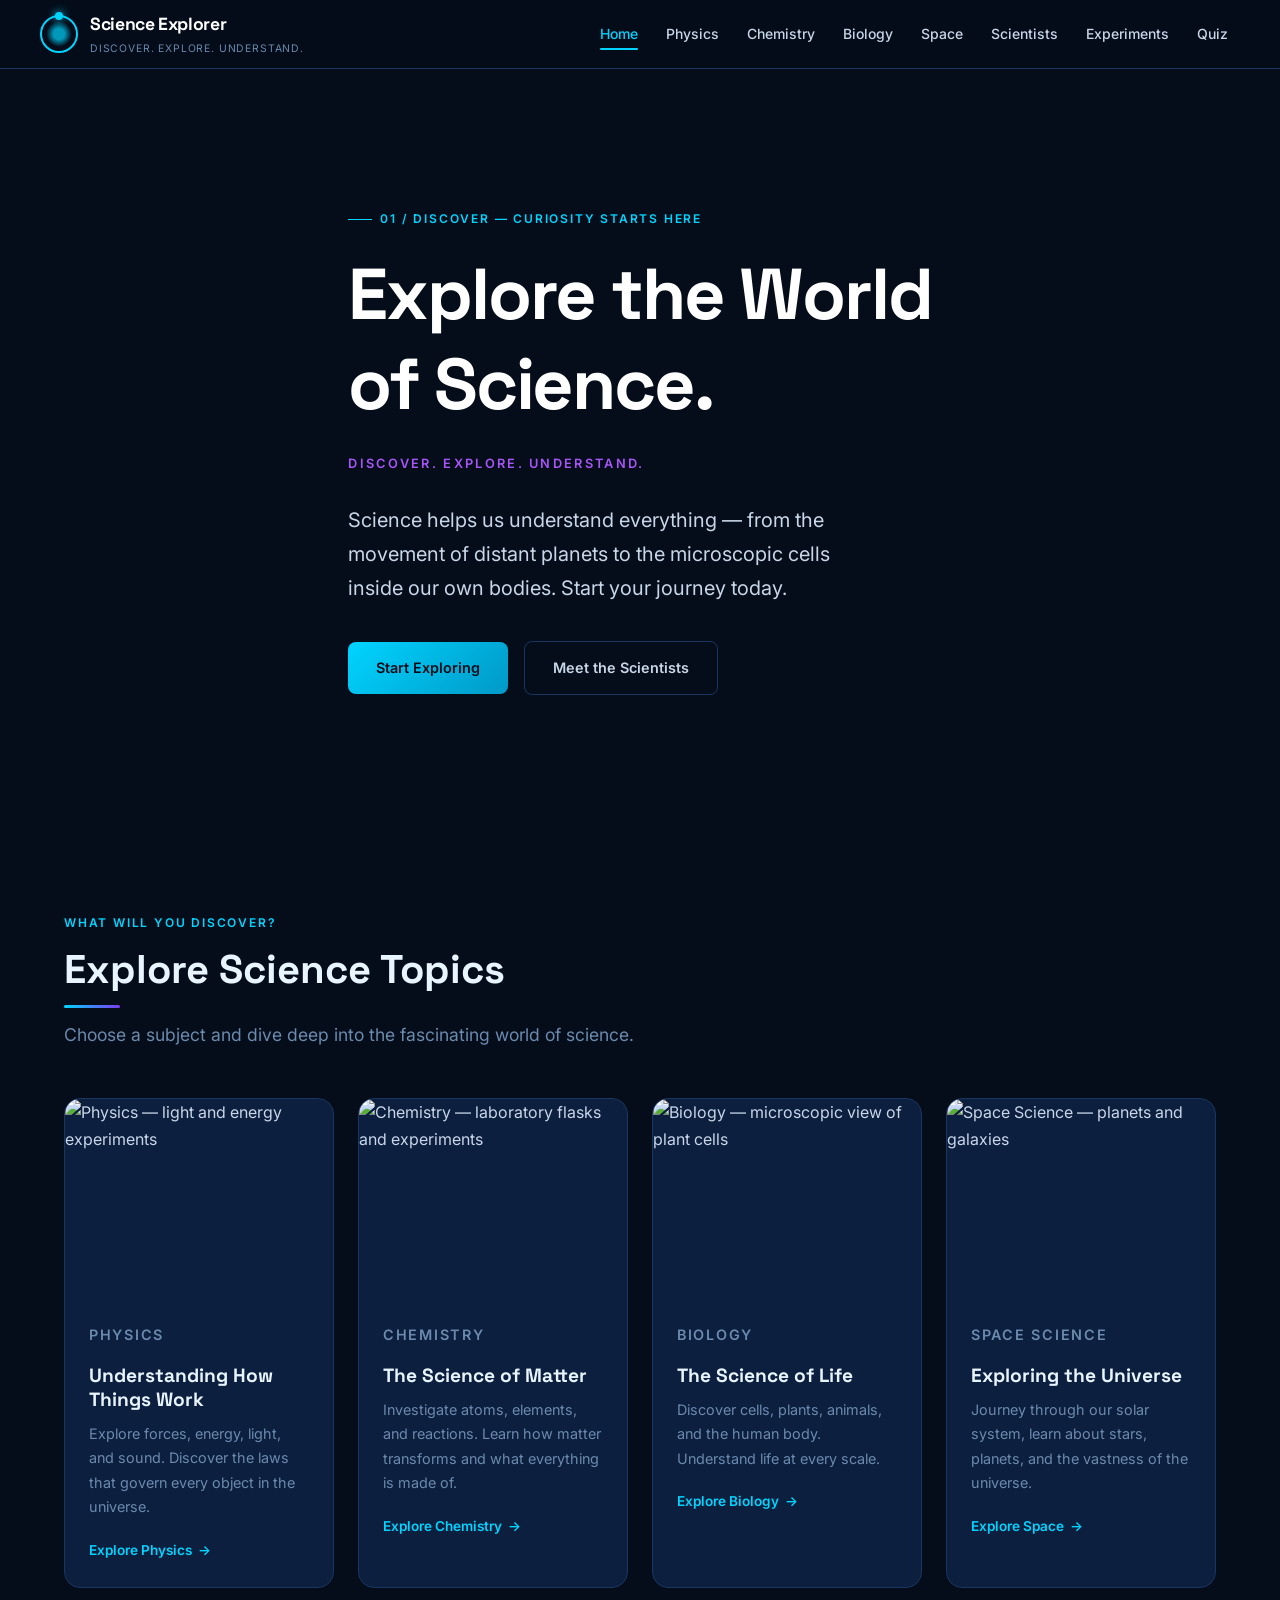
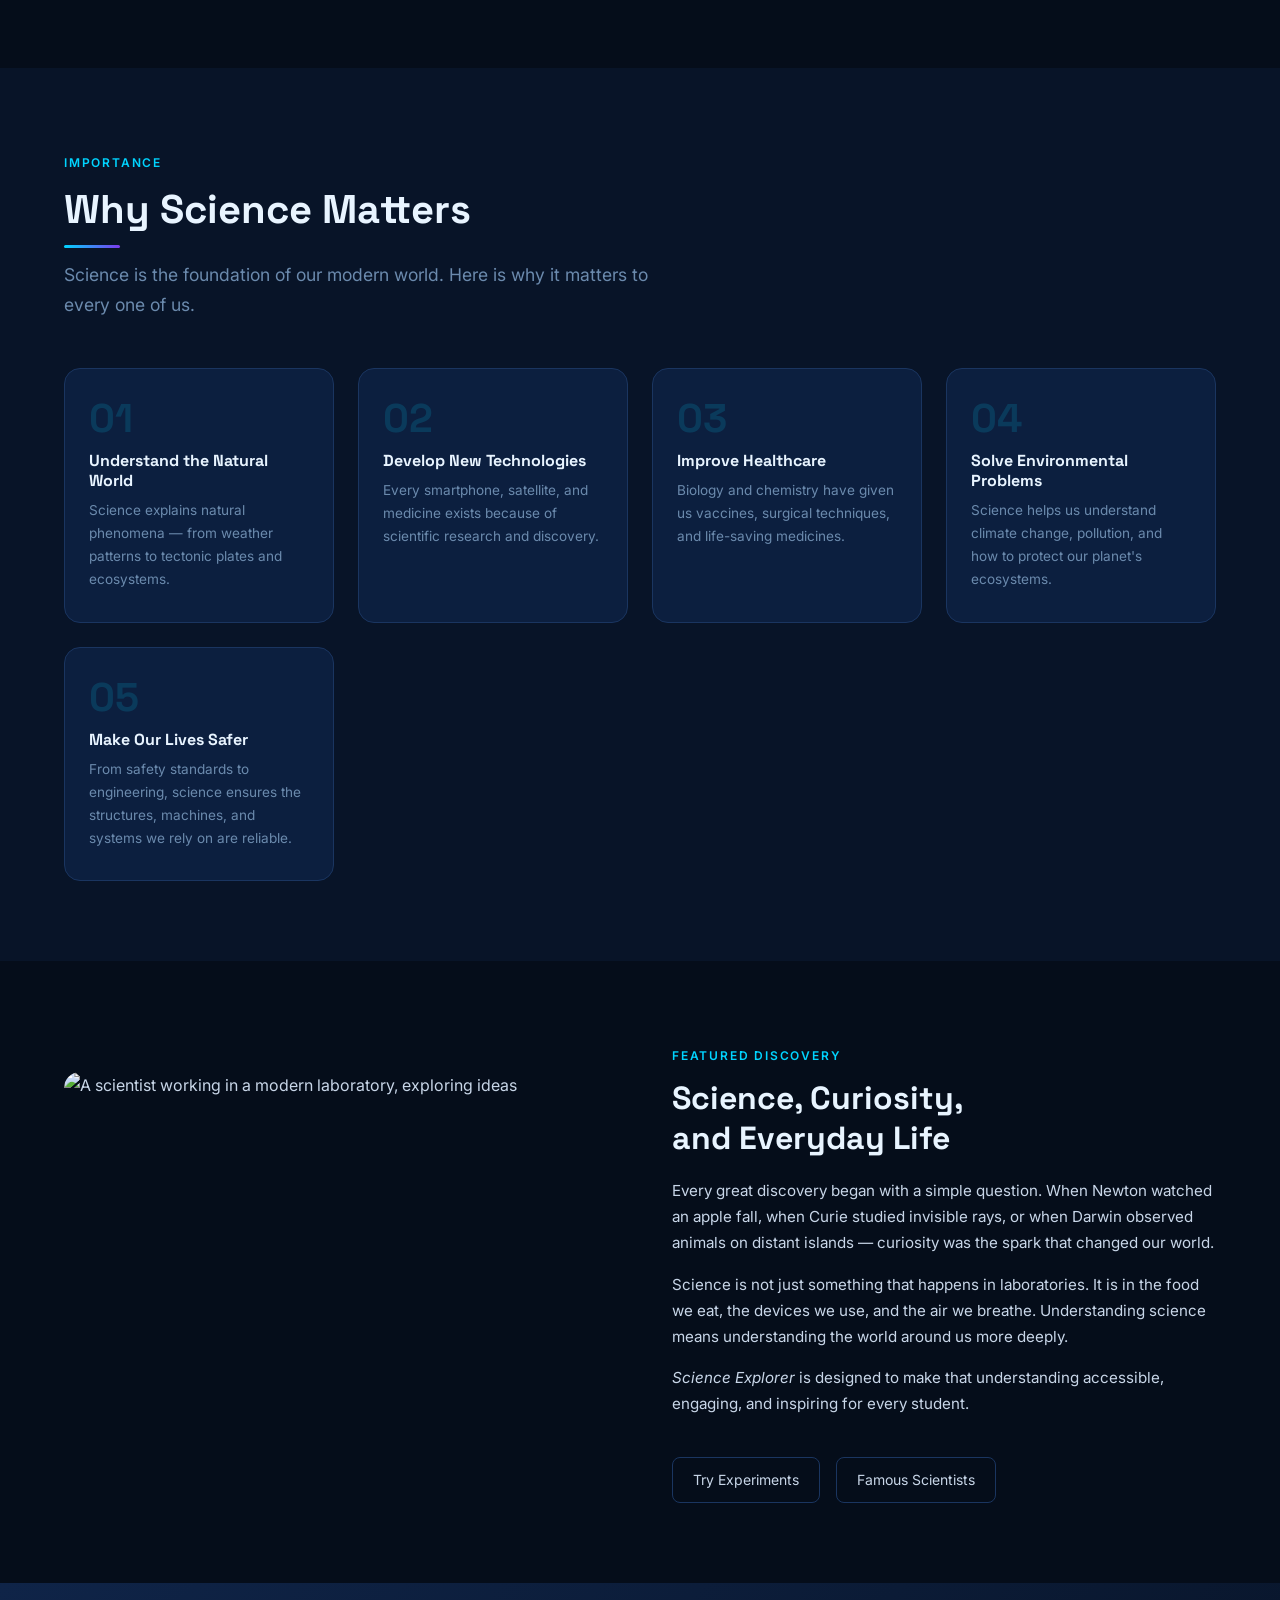
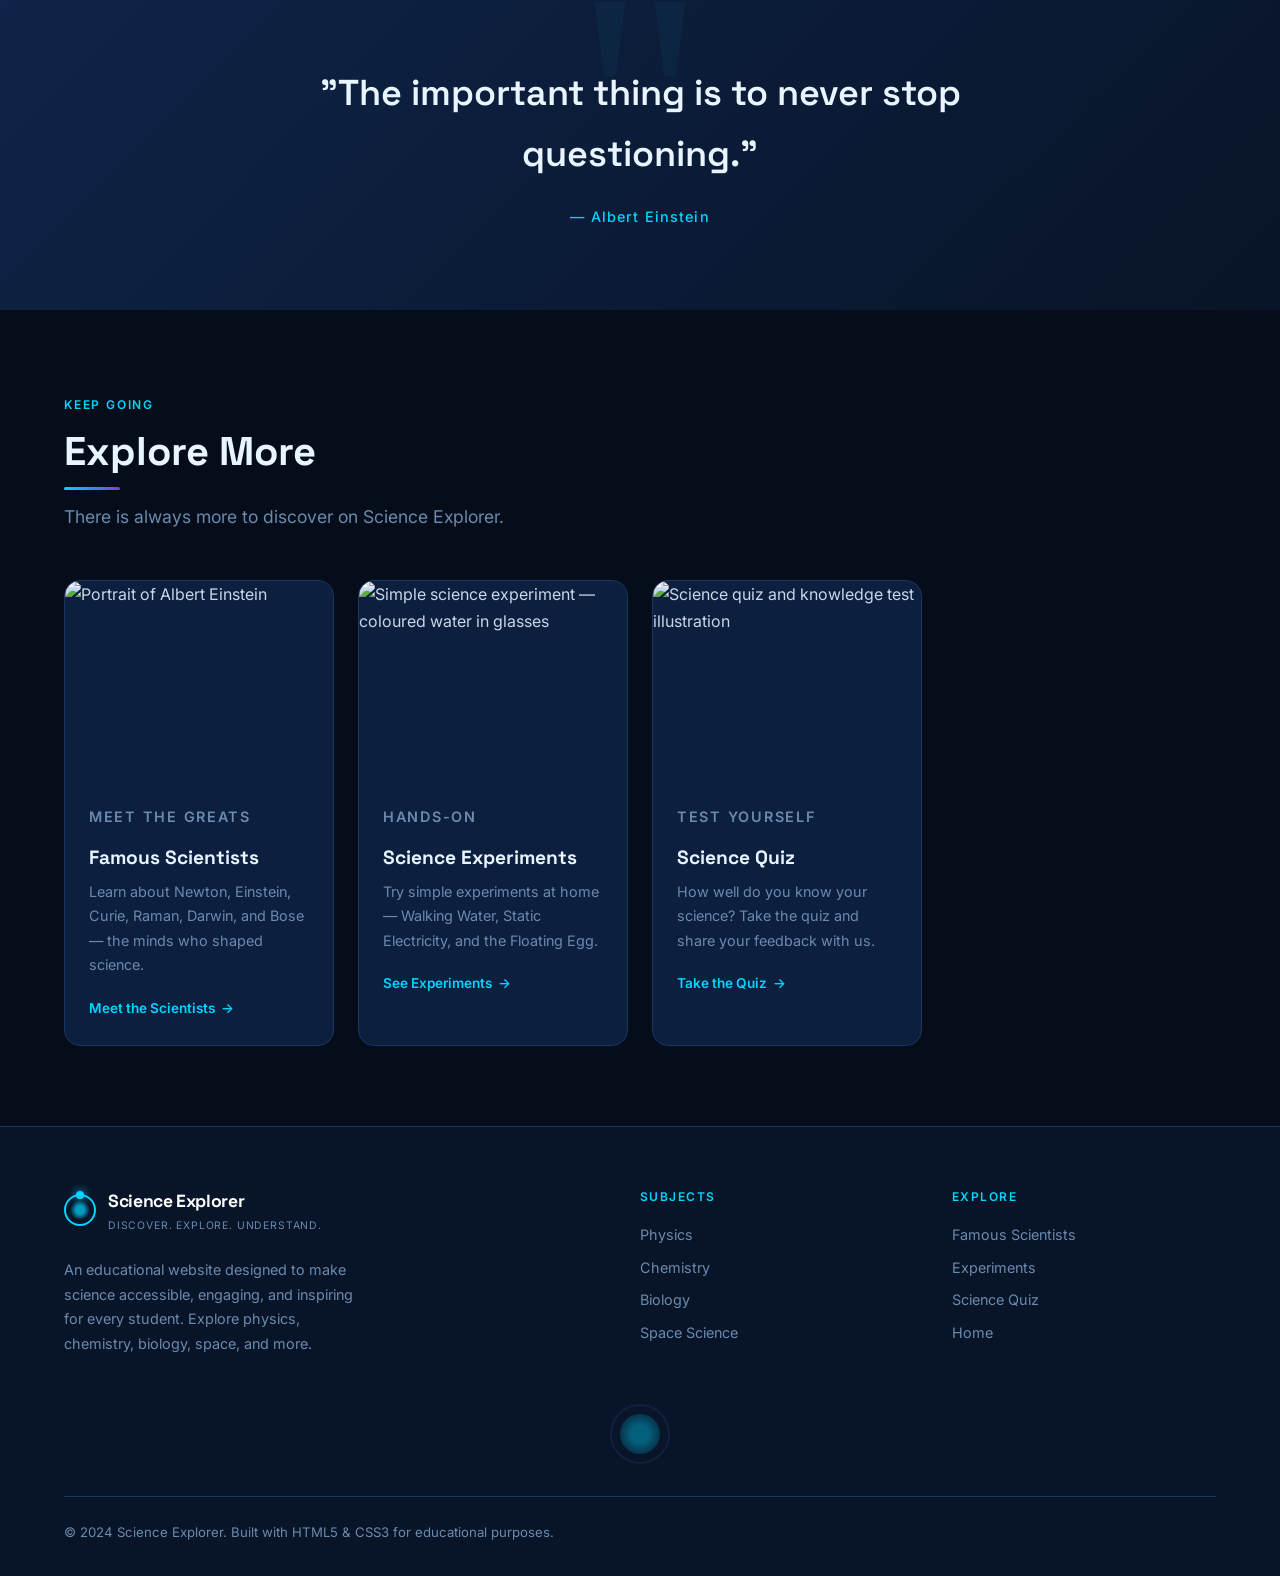
==== index.html @ d86d08ab "science explorer" ====
<!DOCTYPE html>
<html lang="en">

<head>
    <meta charset="UTF-8">
    <meta name="viewport" content="width=device-width, initial-scale=1.0">
    <meta name="description"
        content="Science Explorer — an educational website to discover Physics, Chemistry, Biology, and Space Science. Designed for students.">
    <title>Science Explorer — Discover. Explore. Understand.</title>
    <link rel="stylesheet" href="style.css">
</head>

<body>

    <!-- =============================
     NAVIGATION BAR
     ============================= -->
    <header class="navbar" role="banner">
        <!-- Hidden checkbox for CSS-only mobile menu -->
        <input type="checkbox" id="nav-toggle" aria-label="Toggle navigation menu">
        <div class="nav-inner">
            <!-- Logo + Brand -->
            <a href="index.html" class="nav-logo" aria-label="Science Explorer Home">
                <div class="nav-atom" aria-hidden="true"></div>
                <div class="nav-brand-text">
                    <span class="nav-name">Science Explorer</span>
                    <span class="nav-tagline">Discover. Explore. Understand.</span>
                </div>
            </a>
            <!-- Hamburger label for mobile -->
            <label for="nav-toggle" class="nav-menu-btn" aria-label="Open menu">
                <span></span><span></span><span></span>
            </label>
            <!-- Navigation Links -->
            <nav class="nav-links" aria-label="Main navigation">
                <a href="index.html" class="active">Home</a>
                <a href="physics.html">Physics</a>
                <a href="chemistry.html">Chemistry</a>
                <a href="biology.html">Biology</a>
                <a href="space.html">Space</a>
                <a href="scientists.html">Scientists</a>
                <a href="experiments.html">Experiments</a>
                <a href="quiz.html">Quiz</a>
            </nav>
        </div>
    </header>

    <main>

        <!-- =============================
     HERO SECTION
     ============================= -->
        <section class="hero" aria-label="Hero">
            <!-- Background image with dark overlay -->
            <div class="hero-bg"
                style="background-image: url('https://images.unsplash.com/photo-1446776877081-d282a0f896e2?w=1600&q=80'); background-color: #050d1a;">
            </div>
            <div class="hero-overlay"></div>

            <div class="container">
                <div class="hero-content">
                    <!-- Small decorative label above heading -->
                    <span class="hero-label">01 / Discover — Curiosity starts here</span>

                    <!-- Main heading -->
                    <h1>Explore the World<br>of Science.</h1>

                    <!-- Supporting tagline -->
                    <p class="hero-tagline">Discover. Explore. Understand.</p>

                    <!-- Supporting text -->
                    <p class="hero-sub">
                        Science helps us understand everything — from the movement of distant planets
                        to the microscopic cells inside our own bodies. Start your journey today.
                    </p>

                    <!-- Call-to-action buttons -->
                    <div class="btn-group">
                        <a href="physics.html" class="btn btn-primary">Start Exploring</a>
                        <a href="scientists.html" class="btn btn-outline">Meet the Scientists</a>
                    </div>

                    <!-- Decorative info badges
            <div class="hero-badges">
                <span class="hero-badge">Explore the unknown</span>
                <span class="hero-badge">8 pages of science</span>
                <span class="hero-badge">Built for students</span>
            </div> -->
                </div>
            </div>
        </section>

        <!-- =============================
     DISCOVERY CARDS SECTION
     ============================= -->
        <section class="section" aria-labelledby="discover-title">
            <div class="container">
                <span class="section-label">What will you discover?</span>
                <h2 class="section-title" id="discover-title">Explore Science Topics</h2>
                <p class="section-subtitle">Choose a subject and dive deep into the fascinating world of science.</p>

                <!-- Four subject cards -->
                <div class="science-grid">

                    <!-- Physics Card -->
                    <article class="card">
                        <div class="card-img-wrap">
                            <img src="https://wallpapercave.com/wp/wp2166331.jpg"
                                alt="Physics — light and energy experiments" loading="lazy">
                        </div>
                        <div class="card-body">
                            <p class="card-label">Physics</p>
                            <h3>Understanding How Things Work</h3>
                            <p>Explore forces, energy, light, and sound. Discover the laws that govern every object in
                                the universe.</p>
                            <a href="physics.html" class="card-link">Explore Physics</a>
                        </div>
                    </article>

                    <!-- Chemistry Card -->
                    <article class="card">
                        <div class="card-img-wrap">
                            <img src="https://t4.ftcdn.net/jpg/09/79/88/23/360_F_979882363_fXQ2iJBYj4i0uMjMWYhfs9hCpamcCum5.jpg"
                                alt="Chemistry — laboratory flasks and experiments" loading="lazy">
                        </div>
                        <div class="card-body">
                            <p class="card-label">Chemistry</p>
                            <h3>The Science of Matter</h3>
                            <p>Investigate atoms, elements, and reactions. Learn how matter transforms and what
                                everything is made of.</p>
                            <a href="chemistry.html" class="card-link">Explore Chemistry</a>
                        </div>
                    </article>

                    <!-- Biology Card -->
                    <article class="card">
                        <div class="card-img-wrap">
                            <img src="https://fiverr-res.cloudinary.com/images/t_main1,q_auto,f_auto,q_auto,f_auto/gigs/261920508/original/a066e9863f18c584a21ef6058b5ee8d075389904/do-something-exceptional-as-tutor.jpg"
                                alt="Biology — microscopic view of plant cells" loading="lazy">
                        </div>
                        <div class="card-body">
                            <p class="card-label">Biology</p>
                            <h3>The Science of Life</h3>
                            <p>Discover cells, plants, animals, and the human body. Understand life at every scale.</p>
                            <a href="biology.html" class="card-link">Explore Biology</a>
                        </div>
                    </article>

                    <!-- Space Science Card -->
                    <article class="card">
                        <div class="card-img-wrap">
                            <img src="https://assets.science.nasa.gov/dynamicimage/assets/science/missions/hubble/galaxies/spiral/Hubble_NGC1961_potw2517a.jpg?w=4025&h=3799&fit=clip&crop=faces%2Cfocalpoint"
                                alt="Space Science — planets and galaxies" loading="lazy">
                        </div>
                        <div class="card-body">
                            <p class="card-label">Space Science</p>
                            <h3>Exploring the Universe</h3>
                            <p>Journey through our solar system, learn about stars, planets, and the vastness of the
                                universe.</p>
                            <a href="space.html" class="card-link">Explore Space</a>
                        </div>
                    </article>

                </div>
            </div>
        </section>

        <!-- =============================
     WHY SCIENCE MATTERS
     ============================= -->
        <section class="section-alt" aria-labelledby="why-title">
            <div class="container">
                <span class="section-label">Importance</span>
                <h2 class="section-title" id="why-title">Why Science Matters</h2>
                <p class="section-subtitle">Science is the foundation of our modern world. Here is why it matters to
                    every one of us.</p>

                <div class="why-grid">
                    <div class="why-item">
                        <div class="why-number">01</div>
                        <h4>Understand the Natural World</h4>
                        <p>Science explains natural phenomena — from weather patterns to tectonic plates and ecosystems.
                        </p>
                    </div>
                    <div class="why-item">
                        <div class="why-number">02</div>
                        <h4>Develop New Technologies</h4>
                        <p>Every smartphone, satellite, and medicine exists because of scientific research and
                            discovery.</p>
                    </div>
                    <div class="why-item">
                        <div class="why-number">03</div>
                        <h4>Improve Healthcare</h4>
                        <p>Biology and chemistry have given us vaccines, surgical techniques, and life-saving medicines.
                        </p>
                    </div>
                    <div class="why-item">
                        <div class="why-number">04</div>
                        <h4>Solve Environmental Problems</h4>
                        <p>Science helps us understand climate change, pollution, and how to protect our planet's
                            ecosystems.</p>
                    </div>
                    <div class="why-item">
                        <div class="why-number">05</div>
                        <h4>Make Our Lives Safer</h4>
                        <p>From safety standards to engineering, science ensures the structures, machines, and systems
                            we rely on are reliable.</p>
                    </div>
                </div>
            </div>
        </section>

        <!-- =============================
     FEATURED DISCOVERY (Split Layout)
     ============================= -->
        <section class="section" aria-labelledby="featured-title">
            <div class="container">
                <div class="split-layout">
                    <!-- Left: Image -->
                    <div class="split-img">
                        <img src="https://images.unsplash.com/photo-1507413245164-6160d8298b31?w=800&q=80"
                            alt="A scientist working in a modern laboratory, exploring ideas" loading="lazy">
                    </div>
                    <!-- Right: Text -->
                    <div class="split-text">
                        <span class="section-label">Featured Discovery</span>
                        <h2 id="featured-title">Science, Curiosity,<br>and Everyday Life</h2>
                        <p>
                            Every great discovery began with a simple question. When Newton watched an apple fall, when
                            Curie studied invisible rays, or when Darwin observed animals on distant islands — curiosity
                            was
                            the spark that changed our world.
                        </p>
                        <p>
                            Science is not just something that happens in laboratories. It is in the food we eat, the
                            devices
                            we use, and the air we breathe. Understanding science means understanding the world around
                            us
                            more deeply.
                        </p>
                        <p>
                            <em>Science Explorer</em> is designed to make that understanding accessible, engaging, and
                            inspiring
                            for every student.
                        </p>
                        <div class="related-links">
                            <a href="experiments.html" class="related-link">Try Experiments</a>
                            <a href="scientists.html" class="related-link">Famous Scientists</a>
                        </div>
                    </div>
                </div>
            </div>
        </section>

        <!-- =============================
     SCIENCE QUOTE
     ============================= -->
        <section class="quote-section" aria-label="Science quote">
            <div class="container">
                <blockquote>
                    <p class="quote-text">"The important thing is to never stop questioning."</p>
                    <footer class="quote-author">— Albert Einstein</footer>
                </blockquote>
            </div>
        </section>

        <!-- =============================
     EXPLORE MORE LINKS
     ============================= -->
        <section class="section" aria-labelledby="explore-more-title">
            <div class="container">
                <span class="section-label">Keep Going</span>
                <h2 class="section-title" id="explore-more-title">Explore More</h2>
                <p class="section-subtitle">There is always more to discover on Science Explorer.</p>

                <!-- Three highlighted action cards -->
                <div class="science-grid">
                    <article class="card">
                        <div class="card-img-wrap">
                            <img src="https://images.unsplash.com/photo-1564325724739-bae0bd08762c?w=600&q=80"
                                alt="Portrait of Albert Einstein" loading="lazy">
                        </div>
                        <div class="card-body">
                            <p class="card-label">Meet the Greats</p>
                            <h3>Famous Scientists</h3>
                            <p>Learn about Newton, Einstein, Curie, Raman, Darwin, and Bose — the minds who shaped
                                science.</p>
                            <a href="scientists.html" class="card-link">Meet the Scientists</a>
                        </div>
                    </article>

                    <article class="card">
                        <div class="card-img-wrap">
                            <img src="https://images.unsplash.com/photo-1567427017947-545c5f8d16ad?w=600&q=80"
                                alt="Simple science experiment — coloured water in glasses" loading="lazy">
                        </div>
                        <div class="card-body">
                            <p class="card-label">Hands-On</p>
                            <h3>Science Experiments</h3>
                            <p>Try simple experiments at home — Walking Water, Static Electricity, and the Floating Egg.
                            </p>
                            <a href="experiments.html" class="card-link">See Experiments</a>
                        </div>
                    </article>

                    <article class="card">
                        <div class="card-img-wrap">
                            <img src="https://images.unsplash.com/photo-1606326608606-aa0b62935f2b?w=600&q=80"
                                alt="Science quiz and knowledge test illustration" loading="lazy">
                        </div>
                        <div class="card-body">
                            <p class="card-label">Test Yourself</p>
                            <h3>Science Quiz</h3>
                            <p>How well do you know your science? Take the quiz and share your feedback with us.</p>
                            <a href="quiz.html" class="card-link">Take the Quiz</a>
                        </div>
                    </article>
                </div>
            </div>
        </section>

    </main>

    <!-- =============================
     FOOTER
     ============================= -->
    <footer class="footer" role="contentinfo">
        <div class="container">
            <div class="footer-grid">
                <!-- Brand Column -->
                <div class="footer-brand">
                    <a href="index.html" class="nav-logo" style="margin-bottom:12px; display:inline-flex;">
                        <div class="nav-atom" style="width:32px;height:32px;" aria-hidden="true"></div>
                        <div class="nav-brand-text">
                            <span class="nav-name">Science Explorer</span>
                            <span class="nav-tagline">Discover. Explore. Understand.</span>
                        </div>
                    </a>
                    <p>An educational website designed to make science accessible, engaging, and inspiring for every
                        student. Explore physics, chemistry, biology, space, and more.</p>
                </div>

                <!-- Quick Links -->
                <div>
                    <p class="footer-heading">Subjects</p>
                    <nav class="footer-links" aria-label="Subject links">
                        <a href="physics.html">Physics</a>
                        <a href="chemistry.html">Chemistry</a>
                        <a href="biology.html">Biology</a>
                        <a href="space.html">Space Science</a>
                    </nav>
                </div>

                <!-- More Links -->
                <div>
                    <p class="footer-heading">Explore</p>
                    <nav class="footer-links" aria-label="Explore links">
                        <a href="scientists.html">Famous Scientists</a>
                        <a href="experiments.html">Experiments</a>
                        <a href="quiz.html">Science Quiz</a>
                        <a href="index.html">Home</a>
                    </nav>
                </div>
            </div>

            <!-- Decorative atom -->
            <div class="footer-deco" aria-hidden="true">
                <div class="footer-atom"></div>
            </div>

            <!-- Copyright bar -->
            <div class="footer-bottom">
                <p>&copy; 2024 Science Explorer. Built with HTML5 &amp; CSS3 for educational purposes.</p>
                <!-- <p style="color: var(--color-text-muted);">Designed for college project demonstration.</p> -->
            </div>
        </div>
    </footer>

</body>

</html>
---- style.css ----
/* ============================================
   SCIENCE EXPLORER — style.css
   Shared stylesheet for all eight pages
   ============================================ */

/* --- Google Fonts Import --- */
@import url('https://fonts.googleapis.com/css2?family=Inter:wght@300;400;500;600;700;800;900&family=Space+Grotesk:wght@400;500;600;700&display=swap');

/* ============================================
   1. CSS CUSTOM PROPERTIES (Design Tokens)
   These variables store our colour palette so
   we only need to change them in one place.
   ============================================ */
:root {
    --color-bg: #050d1a;
    /* Deep midnight navy */
    --color-bg-2: #081428;
    /* Slightly lighter navy */
    --color-bg-3: #0c1f3f;
    /* Card surfaces */
    --color-bg-4: #0f2448;
    /* Hover surfaces */
    --color-border: #1a3560;
    /* Subtle borders */
    --color-cyan: #00d4ff;
    /* Electric cyan accent */
    --color-turquoise: #00b8a9;
    /* Turquoise accent */
    --color-violet: #7c3aed;
    /* Violet accent */
    --color-violet-lt: #a855f7;
    /* Light violet */
    --color-orange: #f97316;
    /* Warm orange accent */
    --color-white: #ffffff;
    --color-text: #c8d6e8;
    /* Body text */
    --color-text-muted: #6b8aad;
    /* Muted text */
    --color-heading: #e8f4ff;
    /* Heading text */
    --shadow-card: 0 8px 32px rgba(0, 0, 0, 0.5);
    --shadow-glow-cyan: 0 0 20px rgba(0, 212, 255, 0.25);
    --shadow-glow-violet: 0 0 20px rgba(124, 58, 237, 0.3);
    --radius-card: 16px;
    --radius-sm: 8px;
    --transition: 0.3s ease;
    --font-main: 'Inter', system-ui, sans-serif;
    --font-heading: 'Space Grotesk', system-ui, sans-serif;
}

/* ============================================
   2. RESET & BASE STYLES
   ============================================ */
*,
*::before,
*::after {
    box-sizing: border-box;
    margin: 0;
    padding: 0;
}

html {
    scroll-behavior: smooth;
}

body {
    font-family: var(--font-main);
    background-color: var(--color-bg);
    color: var(--color-text);
    font-size: 1rem;
    line-height: 1.7;
    overflow-x: hidden;
}

h1,
h2,
h3,
h4,
h5 {
    font-family: var(--font-heading);
    color: var(--color-heading);
    line-height: 1.25;
}

a {
    color: var(--color-cyan);
    text-decoration: none;
    transition: color var(--transition);
}

a:hover {
    color: var(--color-white);
}

img {
    max-width: 100%;
    display: block;
}

ul {
    list-style: none;
}

/* ============================================
   3. UTILITY CLASSES
   ============================================ */

/* Container centers content and limits width */
.container {
    max-width: 1200px;
    margin: 0 auto;
    padding: 0 24px;
}

/* Section padding */
.section {
    padding: 80px 0;
}

.section-alt {
    background-color: var(--color-bg-2);
    padding: 80px 0;
}

/* Section title with cyan underline accent */
.section-title {
    font-size: clamp(1.75rem, 4vw, 2.5rem);
    font-weight: 700;
    color: var(--color-heading);
    margin-bottom: 12px;
}

.section-subtitle {
    color: var(--color-text-muted);
    font-size: 1.1rem;
    margin-bottom: 48px;
    max-width: 600px;
}

.section-label {
    display: inline-block;
    font-size: 0.75rem;
    font-weight: 600;
    letter-spacing: 0.15em;
    text-transform: uppercase;
    color: var(--color-cyan);
    margin-bottom: 12px;
}

/* Accent underline after section titles */
.section-title::after {
    content: '';
    display: block;
    width: 56px;
    height: 3px;
    background: linear-gradient(90deg, var(--color-cyan), var(--color-violet));
    border-radius: 2px;
    margin-top: 10px;
}

/* Cyan gradient text */
.text-gradient {
    background: linear-gradient(135deg, var(--color-cyan), var(--color-violet-lt));
    -webkit-background-clip: text;
    -webkit-text-fill-color: transparent;
    background-clip: text;
}

/* ============================================
   4. NAVIGATION BAR
   ============================================ */
.navbar {
    position: fixed;
    top: 0;
    left: 0;
    right: 0;
    z-index: 1000;
    background: rgba(5, 13, 26, 0.92);
    backdrop-filter: blur(16px);
    border-bottom: 1px solid var(--color-border);
    padding: 0 24px;
}

.nav-inner {
    max-width: 1200px;
    margin: 0 auto;
    display: flex;
    align-items: center;
    justify-content: space-between;
    height: 68px;
}

/* Logo area */
.nav-logo {
    display: flex;
    align-items: center;
    gap: 12px;
    text-decoration: none;
}

/* CSS atom-inspired orbital mark */
.nav-atom {
    width: 38px;
    height: 38px;
    border: 2px solid var(--color-cyan);
    border-radius: 50%;
    position: relative;
    flex-shrink: 0;
    animation: spin-slow 8s linear infinite;
}

.nav-atom::before {
    content: '';
    position: absolute;
    inset: 4px;
    background: radial-gradient(circle, var(--color-cyan) 30%, transparent 70%);
    border-radius: 50%;
    opacity: 0.7;
}

.nav-atom::after {
    content: '';
    position: absolute;
    top: -5px;
    left: 50%;
    transform: translateX(-50%);
    width: 8px;
    height: 8px;
    background: var(--color-cyan);
    border-radius: 50%;
    box-shadow: 0 0 8px var(--color-cyan);
}

@keyframes spin-slow {
    from {
        transform: rotate(0deg);
    }

    to {
        transform: rotate(360deg);
    }
}

.nav-brand-text {
    display: flex;
    flex-direction: column;
}

.nav-name {
    font-family: var(--font-heading);
    font-size: 1.1rem;
    font-weight: 700;
    color: var(--color-white);
    letter-spacing: -0.02em;
}

.nav-tagline {
    font-size: 0.65rem;
    color: var(--color-text-muted);
    letter-spacing: 0.08em;
    text-transform: uppercase;
}

/* Navigation links */
.nav-links {
    display: flex;
    align-items: center;
    gap: 4px;
}

.nav-links a {
    color: var(--color-text);
    font-size: 0.875rem;
    font-weight: 500;
    padding: 6px 12px;
    border-radius: var(--radius-sm);
    transition: all var(--transition);
    position: relative;
}

.nav-links a::after {
    content: '';
    position: absolute;
    bottom: 2px;
    left: 12px;
    right: 12px;
    height: 2px;
    background: var(--color-cyan);
    transform: scaleX(0);
    transition: transform var(--transition);
    border-radius: 1px;
}

.nav-links a:hover::after,
.nav-links a.active::after {
    transform: scaleX(1);
}

.nav-links a:hover {
    color: var(--color-white);
    background: rgba(0, 212, 255, 0.08);
}

.nav-links a.active {
    color: var(--color-cyan);
}

/* --- CSS-only Mobile Menu --- */
/* Hide checkbox visually but keep it accessible */
#nav-toggle {
    display: none;
}

.nav-menu-btn {
    display: none;
    flex-direction: column;
    gap: 5px;
    cursor: pointer;
    padding: 6px;
    border-radius: var(--radius-sm);
}

.nav-menu-btn span {
    display: block;
    width: 24px;
    height: 2px;
    background: var(--color-text);
    border-radius: 2px;
    transition: all var(--transition);
}

/* ============================================
   5. FOOTER
   ============================================ */
.footer {
    background: var(--color-bg-2);
    border-top: 1px solid var(--color-border);
    padding: 60px 0 32px;
}

.footer-grid {
    display: grid;
    grid-template-columns: 2fr 1fr 1fr;
    gap: 48px;
    margin-bottom: 48px;
}

.footer-brand p {
    color: var(--color-text-muted);
    font-size: 0.9rem;
    margin-top: 12px;
    max-width: 300px;
    line-height: 1.7;
}

.footer-heading {
    font-size: 0.75rem;
    font-weight: 600;
    letter-spacing: 0.12em;
    text-transform: uppercase;
    color: var(--color-cyan);
    margin-bottom: 16px;
}

.footer-links {
    display: flex;
    flex-direction: column;
    gap: 8px;
}

.footer-links a {
    color: var(--color-text-muted);
    font-size: 0.9rem;
    transition: color var(--transition);
}

.footer-links a:hover {
    color: var(--color-cyan);
}

/* Decorative science atom in footer */
.footer-deco {
    display: flex;
    align-items: center;
    justify-content: center;
    margin-bottom: 32px;
}

.footer-atom {
    width: 60px;
    height: 60px;
    border: 2px solid var(--color-border);
    border-radius: 50%;
    position: relative;
    opacity: 0.4;
}

.footer-atom::before {
    content: '';
    position: absolute;
    inset: 8px;
    background: radial-gradient(circle, var(--color-cyan) 30%, transparent);
    border-radius: 50%;
}

.footer-bottom {
    border-top: 1px solid var(--color-border);
    padding-top: 24px;
    display: flex;
    align-items: center;
    justify-content: space-between;
    gap: 16px;
    flex-wrap: wrap;
}

.footer-bottom p {
    color: var(--color-text-muted);
    font-size: 0.825rem;
}

/* ============================================
   6. HERO SECTIONS
   ============================================ */
.hero {
    min-height: 92vh;
    display: flex;
    align-items: center;
    position: relative;
    overflow: hidden;
    padding-top: 68px;
    /* navbar height */
}

.hero-bg {
    position: absolute;
    inset: 0;
    background-size: cover;
    background-position: center;
    background-repeat: no-repeat;
}

/* Dark overlay on hero images for text readability */
.hero-overlay {
    position: absolute;
    inset: 0;
    background: linear-gradient(135deg,
            rgba(5, 13, 26, 0.85) 0%,
            rgba(5, 13, 26, 0.6) 60%,
            rgba(5, 13, 26, 0.4) 100%);
}

.hero-content {
    position: relative;
    z-index: 2;
    max-width: 700px;
}

.hero-label {
    display: inline-flex;
    align-items: center;
    gap: 8px;
    font-size: 0.75rem;
    font-weight: 600;
    letter-spacing: 0.15em;
    text-transform: uppercase;
    color: var(--color-cyan);
    margin-bottom: 20px;
}

.hero-label::before {
    content: '';
    display: inline-block;
    width: 24px;
    height: 1px;
    background: var(--color-cyan);
}

.hero h1 {
    font-size: clamp(2.5rem, 6vw, 4.5rem);
    font-weight: 800;
    color: var(--color-white);
    margin-bottom: 20px;
    letter-spacing: -0.03em;
}

.hero-sub {
    font-size: clamp(1rem, 2vw, 1.25rem);
    color: var(--color-text);
    margin-bottom: 36px;
    max-width: 520px;
}

.hero-tagline {
    display: inline-block;
    font-size: 0.8rem;
    font-weight: 600;
    letter-spacing: 0.18em;
    text-transform: uppercase;
    color: var(--color-violet-lt);
    margin-bottom: 28px;
}

/* Hero decorative badges */
.hero-badges {
    display: flex;
    gap: 12px;
    flex-wrap: wrap;
    margin-top: 32px;
}

.hero-badge {
    padding: 6px 14px;
    border: 1px solid var(--color-border);
    border-radius: 100px;
    font-size: 0.75rem;
    color: var(--color-text-muted);
    background: rgba(255, 255, 255, 0.04);
}

/* ============================================
   7. BUTTON STYLES
   ============================================ */
.btn {
    display: inline-flex;
    align-items: center;
    gap: 8px;
    padding: 14px 28px;
    border-radius: var(--radius-sm);
    font-family: var(--font-main);
    font-size: 0.9rem;
    font-weight: 600;
    cursor: pointer;
    transition: all var(--transition);
    text-decoration: none;
}

.btn-primary {
    background: linear-gradient(135deg, var(--color-cyan), #0099c7);
    color: var(--color-bg);
}

.btn-primary:hover {
    transform: translateY(-2px);
    box-shadow: 0 8px 24px rgba(0, 212, 255, 0.4);
    color: var(--color-bg);
}

.btn-outline {
    border: 1px solid var(--color-border);
    color: var(--color-text);
    background: transparent;
}

.btn-outline:hover {
    border-color: var(--color-cyan);
    color: var(--color-cyan);
    background: rgba(0, 212, 255, 0.06);
    transform: translateY(-2px);
}

.btn-group {
    display: flex;
    gap: 16px;
    flex-wrap: wrap;
    align-items: center;
}

/* ============================================
   8. CARD STYLES
   ============================================ */
.card {
    background: var(--color-bg-3);
    border: 1px solid var(--color-border);
    border-radius: var(--radius-card);
    overflow: hidden;
    transition: all var(--transition);
}

.card:hover {
    transform: translateY(-6px);
    border-color: rgba(0, 212, 255, 0.35);
    box-shadow: var(--shadow-glow-cyan);
}

.card-img-wrap {
    height: 200px;
    overflow: hidden;
}

.card-img-wrap img {
    width: 100%;
    height: 100%;
    object-fit: cover;
    transition: transform 0.5s ease;
}

.card:hover .card-img-wrap img {
    transform: scale(1.06);
}

.card-body {
    padding: 24px;
}

.card-label {
    font-size: 0.7rem;
    font-weight: 600;
    letter-spacing: 0.12em;
    text-transform: uppercase;
    color: var(--color-cyan);
    margin-bottom: 8px;
}

.card h3 {
    font-size: 1.2rem;
    color: var(--color-heading);
    margin-bottom: 10px;
}

.card p {
    font-size: 0.9rem;
    color: var(--color-text-muted);
    margin-bottom: 16px;
}

.card-link {
    font-size: 0.85rem;
    font-weight: 600;
    color: var(--color-cyan);
    display: inline-flex;
    align-items: center;
    gap: 6px;
}

.card-link::after {
    content: '→';
    transition: transform var(--transition);
}

.card-link:hover::after {
    transform: translateX(4px);
}

/* Grid layout for cards */
.science-grid {
    display: grid;
    grid-template-columns: repeat(auto-fill, minmax(260px, 1fr));
    gap: 24px;
}

/* ============================================
   9. TABLES
   ============================================ */
.table-wrap {
    overflow-x: auto;
    border-radius: var(--radius-card);
    border: 1px solid var(--color-border);
}

.data-table {
    width: 100%;
    border-collapse: collapse;
    font-size: 0.9rem;
}

.data-table thead {
    background: linear-gradient(135deg, var(--color-bg-4), var(--color-bg-3));
}

.data-table th {
    padding: 14px 20px;
    text-align: left;
    font-size: 0.75rem;
    font-weight: 600;
    letter-spacing: 0.1em;
    text-transform: uppercase;
    color: var(--color-cyan);
    border-bottom: 1px solid var(--color-border);
}

.data-table td {
    padding: 14px 20px;
    border-bottom: 1px solid rgba(26, 53, 96, 0.5);
    color: var(--color-text);
    vertical-align: top;
}

.data-table tbody tr:last-child td {
    border-bottom: none;
}

.data-table tbody tr:hover {
    background: rgba(0, 212, 255, 0.04);
}

/* ============================================
   10. FUN FACT / CALLOUT BOXES
   ============================================ */
.fun-fact {
    background: linear-gradient(135deg, rgba(0, 212, 255, 0.08), rgba(124, 58, 237, 0.08));
    border: 1px solid rgba(0, 212, 255, 0.25);
    border-left: 4px solid var(--color-cyan);
    border-radius: var(--radius-card);
    padding: 28px 32px;
    margin: 40px 0;
}

.fun-fact-label {
    font-size: 0.7rem;
    font-weight: 700;
    letter-spacing: 0.2em;
    text-transform: uppercase;
    color: var(--color-orange);
    margin-bottom: 10px;
}

.fun-fact p {
    font-size: 1rem;
    color: var(--color-heading);
    font-style: italic;
}

/* ============================================
   11. QUOTE SECTION
   ============================================ */
.quote-section {
    padding: 80px 0;
    background: linear-gradient(135deg, var(--color-bg-4), var(--color-bg-2));
    text-align: center;
    position: relative;
    overflow: hidden;
}

.quote-section::before {
    content: '"';
    position: absolute;
    top: -40px;
    left: 50%;
    transform: translateX(-50%);
    font-size: 20rem;
    font-family: Georgia, serif;
    color: rgba(0, 212, 255, 0.04);
    line-height: 1;
    pointer-events: none;
}

.quote-text {
    font-family: var(--font-heading);
    font-size: clamp(1.5rem, 4vw, 2.25rem);
    font-weight: 600;
    color: var(--color-heading);
    max-width: 700px;
    margin: 0 auto 20px;
    position: relative;
    z-index: 1;
}

.quote-author {
    color: var(--color-cyan);
    font-size: 0.9rem;
    font-weight: 500;
    letter-spacing: 0.08em;
}

/* ============================================
   12. SAFETY NOTICE
   ============================================ */
.safety-box {
    background: linear-gradient(135deg, rgba(249, 115, 22, 0.1), rgba(249, 115, 22, 0.05));
    border: 1px solid rgba(249, 115, 22, 0.4);
    border-left: 4px solid var(--color-orange);
    border-radius: var(--radius-card);
    padding: 24px 28px;
    margin-bottom: 40px;
}

.safety-box h3 {
    color: var(--color-orange);
    font-size: 1rem;
    margin-bottom: 10px;
    display: flex;
    align-items: center;
    gap: 8px;
}

.safety-box p,
.safety-box li {
    font-size: 0.9rem;
    color: var(--color-text);
}

.safety-box ul {
    list-style: disc;
    padding-left: 20px;
    margin-top: 8px;
}

.safety-box ul li {
    margin-bottom: 4px;
}

/* ============================================
   13. EXPERIMENT CARDS
   ============================================ */
.experiment-card {
    background: var(--color-bg-3);
    border: 1px solid var(--color-border);
    border-radius: var(--radius-card);
    overflow: hidden;
    margin-bottom: 48px;
}

.experiment-header {
    display: grid;
    grid-template-columns: 1fr 1fr;
    gap: 0;
}

.experiment-img {
    height: 320px;
    overflow: hidden;
}

.experiment-img img {
    width: 100%;
    height: 100%;
    object-fit: cover;
    transition: transform 0.5s ease;
}

.experiment-card:hover .experiment-img img {
    transform: scale(1.04);
}

.experiment-intro {
    padding: 36px;
    display: flex;
    flex-direction: column;
    justify-content: center;
}

.experiment-num {
    font-size: 3rem;
    font-weight: 800;
    color: rgba(0, 212, 255, 0.15);
    font-family: var(--font-heading);
    line-height: 1;
    margin-bottom: 12px;
}

.experiment-intro h2 {
    font-size: 1.6rem;
    margin-bottom: 12px;
}

.experiment-body {
    padding: 36px;
    display: grid;
    grid-template-columns: 1fr 1fr;
    gap: 32px;
}

.materials-list {
    list-style: none;
    padding: 0;
}

.materials-list li {
    padding: 8px 0;
    border-bottom: 1px solid var(--color-border);
    font-size: 0.9rem;
    color: var(--color-text);
    display: flex;
    align-items: center;
    gap: 10px;
}

.materials-list li::before {
    content: '◆';
    color: var(--color-cyan);
    font-size: 0.5rem;
    flex-shrink: 0;
}

.procedure-list {
    list-style: none;
    counter-reset: step-counter;
    padding: 0;
}

.procedure-list li {
    counter-increment: step-counter;
    padding: 10px 0 10px 44px;
    border-bottom: 1px solid var(--color-border);
    font-size: 0.9rem;
    color: var(--color-text);
    position: relative;
}

.procedure-list li::before {
    content: counter(step-counter);
    position: absolute;
    left: 0;
    top: 8px;
    width: 28px;
    height: 28px;
    background: linear-gradient(135deg, var(--color-cyan), var(--color-violet));
    color: white;
    border-radius: 50%;
    font-size: 0.75rem;
    font-weight: 700;
    display: flex;
    align-items: center;
    justify-content: center;
}

.experiment-result {
    padding: 0 36px 36px;
}

.result-box {
    background: rgba(0, 212, 255, 0.07);
    border: 1px solid rgba(0, 212, 255, 0.2);
    border-radius: var(--radius-sm);
    padding: 20px;
    margin-bottom: 16px;
}

.result-box h4 {
    color: var(--color-cyan);
    font-size: 0.85rem;
    font-weight: 600;
    letter-spacing: 0.08em;
    text-transform: uppercase;
    margin-bottom: 8px;
}

.result-box p {
    font-size: 0.9rem;
    color: var(--color-text);
}

/* Observation textarea */
.observation-area {
    width: 100%;
    background: var(--color-bg-4);
    border: 1px solid var(--color-border);
    border-radius: var(--radius-sm);
    color: var(--color-text);
    padding: 14px;
    font-family: var(--font-main);
    font-size: 0.9rem;
    resize: vertical;
    min-height: 80px;
}

.observation-area:focus {
    outline: none;
    border-color: var(--color-cyan);
}

/* ============================================
   14. QUIZ STYLES
   ============================================ */
.quiz-card {
    background: var(--color-bg-3);
    border: 1px solid var(--color-border);
    border-radius: var(--radius-card);
    padding: 32px;
    margin-bottom: 24px;
    transition: border-color var(--transition);
}

.quiz-card:hover {
    border-color: rgba(0, 212, 255, 0.3);
}

.quiz-num {
    font-size: 0.75rem;
    font-weight: 700;
    letter-spacing: 0.15em;
    text-transform: uppercase;
    color: var(--color-violet-lt);
    margin-bottom: 12px;
}

.quiz-card h3 {
    font-size: 1.1rem;
    color: var(--color-heading);
    margin-bottom: 20px;
}

.quiz-options {
    display: flex;
    flex-direction: column;
    gap: 10px;
}

/* Style each radio label */
.quiz-option {
    display: flex;
    align-items: center;
    gap: 12px;
    padding: 12px 16px;
    border: 1px solid var(--color-border);
    border-radius: var(--radius-sm);
    cursor: pointer;
    transition: all var(--transition);
    font-size: 0.9rem;
    color: var(--color-text);
}

.quiz-option:hover {
    border-color: var(--color-cyan);
    background: rgba(0, 212, 255, 0.05);
    color: var(--color-white);
}

/* When the radio inside is checked, highlight the label */
.quiz-option input[type="radio"] {
    accent-color: var(--color-cyan);
    width: 16px;
    height: 16px;
    flex-shrink: 0;
}

/* ============================================
   15. FEEDBACK FORM
   ============================================ */
.form-card {
    background: var(--color-bg-3);
    border: 1px solid var(--color-border);
    border-radius: var(--radius-card);
    padding: 48px;
}

.form-grid {
    display: grid;
    grid-template-columns: 1fr 1fr;
    gap: 24px;
}

.form-group {
    display: flex;
    flex-direction: column;
    gap: 8px;
}

.form-group.full-width {
    grid-column: 1 / -1;
}

.form-group label {
    font-size: 0.85rem;
    font-weight: 500;
    color: var(--color-text-muted);
    letter-spacing: 0.04em;
}

.form-group input,
.form-group select,
.form-group textarea {
    background: var(--color-bg-4);
    border: 1px solid var(--color-border);
    border-radius: var(--radius-sm);
    color: var(--color-text);
    padding: 12px 16px;
    font-family: var(--font-main);
    font-size: 0.9rem;
    transition: border-color var(--transition);
    -webkit-appearance: none;
    appearance: none;
}

.form-group input:focus,
.form-group select:focus,
.form-group textarea:focus {
    outline: none;
    border-color: var(--color-cyan);
    box-shadow: 0 0 0 3px rgba(0, 212, 255, 0.1);
}

.form-group select option {
    background: var(--color-bg-3);
}

.form-group textarea {
    resize: vertical;
    min-height: 120px;
}

.radio-group {
    display: flex;
    flex-direction: column;
    gap: 10px;
}

.radio-label {
    display: flex;
    align-items: center;
    gap: 10px;
    cursor: pointer;
    font-size: 0.9rem;
    color: var(--color-text);
}

.radio-label input[type="radio"] {
    accent-color: var(--color-cyan);
    width: 16px;
    height: 16px;
}

.form-note {
    font-size: 0.8rem;
    color: var(--color-text-muted);
    margin-top: 16px;
    font-style: italic;
}

/* ============================================
   16. SCIENTIST PROFILE CARDS
   ============================================ */
.scientist-card {
    background: var(--color-bg-3);
    border: 1px solid var(--color-border);
    border-radius: var(--radius-card);
    overflow: hidden;
    transition: all var(--transition);
    display: flex;
    flex-direction: column;
}

.scientist-card:hover {
    transform: translateY(-6px);
    border-color: rgba(168, 85, 247, 0.4);
    box-shadow: var(--shadow-glow-violet);
}

.scientist-img-wrap {
    height: 240px;
    overflow: hidden;
    background: linear-gradient(135deg, var(--color-bg-4), var(--color-bg-3));
}

.scientist-img-wrap img {
    width: 100%;
    height: 100%;
    object-fit: cover;
    object-position: top;
    filter: grayscale(20%);
    transition: all 0.5s ease;
}

.scientist-card:hover .scientist-img-wrap img {
    transform: scale(1.06);
    filter: grayscale(0%);
}

.scientist-body {
    padding: 24px;
    flex: 1;
    display: flex;
    flex-direction: column;
}

.scientist-field {
    font-size: 0.7rem;
    font-weight: 600;
    letter-spacing: 0.12em;
    text-transform: uppercase;
    color: var(--color-violet-lt);
    margin-bottom: 6px;
}

.scientist-body h3 {
    font-size: 1.25rem;
    margin-bottom: 10px;
}

.scientist-body p {
    font-size: 0.875rem;
    color: var(--color-text-muted);
    flex: 1;
}

.scientist-contributions {
    list-style: none;
    padding: 0;
    margin-top: 14px;
}

.scientist-contributions li {
    font-size: 0.8rem;
    color: var(--color-text);
    padding: 5px 0;
    padding-left: 16px;
    position: relative;
}

.scientist-contributions li::before {
    content: '›';
    position: absolute;
    left: 0;
    color: var(--color-violet-lt);
}

/* ============================================
   17. PLANET CARDS (Space page)
   ============================================ */
.planet-grid {
    display: grid;
    grid-template-columns: repeat(auto-fill, minmax(220px, 1fr));
    gap: 20px;
}

.planet-card {
    background: var(--color-bg-3);
    border: 1px solid var(--color-border);
    border-radius: var(--radius-card);
    overflow: hidden;
    text-align: center;
    transition: all var(--transition);
}

.planet-card:hover {
    transform: translateY(-6px);
    border-color: rgba(0, 212, 255, 0.3);
    box-shadow: var(--shadow-glow-cyan);
}

.planet-img-wrap {
    height: 160px;
    overflow: hidden;
}

.planet-img-wrap img {
    width: 100%;
    height: 100%;
    object-fit: cover;
    transition: transform 0.5s ease;
}

.planet-card:hover .planet-img-wrap img {
    transform: scale(1.08);
}

.planet-body {
    padding: 16px;
}

.planet-order {
    font-size: 0.65rem;
    font-weight: 700;
    letter-spacing: 0.12em;
    text-transform: uppercase;
    color: var(--color-cyan);
    margin-bottom: 4px;
}

.planet-body h3 {
    font-size: 1.1rem;
    margin-bottom: 6px;
}

.planet-body p {
    font-size: 0.8rem;
    color: var(--color-text-muted);
}

/* ============================================
   18. ENERGY / FEATURE CARDS
   ============================================ */
.feature-grid {
    display: grid;
    grid-template-columns: repeat(auto-fill, minmax(200px, 1fr));
    gap: 20px;
}

.feature-card {
    background: var(--color-bg-3);
    border: 1px solid var(--color-border);
    border-radius: var(--radius-card);
    padding: 28px 24px;
    transition: all var(--transition);
    text-align: center;
}

.feature-card:hover {
    transform: translateY(-4px);
    border-color: rgba(0, 212, 255, 0.3);
    background: var(--color-bg-4);
}

.feature-icon {
    width: 52px;
    height: 52px;
    background: linear-gradient(135deg, var(--color-bg-4), var(--color-bg));
    border: 1px solid var(--color-border);
    border-radius: 12px;
    display: flex;
    align-items: center;
    justify-content: center;
    margin: 0 auto 16px;
    font-size: 1.5rem;
}

.feature-card h4 {
    font-size: 1rem;
    margin-bottom: 8px;
    color: var(--color-heading);
}

.feature-card p {
    font-size: 0.825rem;
    color: var(--color-text-muted);
}

/* ============================================
   19. WHY SCIENCE MATTERS SECTION
   ============================================ */
.why-grid {
    display: grid;
    grid-template-columns: repeat(auto-fill, minmax(220px, 1fr));
    gap: 24px;
}

.why-item {
    background: var(--color-bg-3);
    border: 1px solid var(--color-border);
    border-radius: var(--radius-card);
    padding: 30px 24px;
    transition: all var(--transition);
    position: relative;
    overflow: hidden;
}

.why-item::before {
    content: '';
    position: absolute;
    top: 0;
    left: 0;
    right: 0;
    height: 3px;
    background: linear-gradient(90deg, var(--color-cyan), var(--color-violet));
    opacity: 0;
    transition: opacity var(--transition);
}

.why-item:hover {
    transform: translateY(-4px);
    border-color: rgba(0, 212, 255, 0.25);
}

.why-item:hover::before {
    opacity: 1;
}

.why-number {
    font-size: 2.5rem;
    font-weight: 800;
    font-family: var(--font-heading);
    color: rgba(0, 212, 255, 0.15);
    line-height: 1;
    margin-bottom: 12px;
}

.why-item h4 {
    font-size: 1rem;
    margin-bottom: 8px;
}

.why-item p {
    font-size: 0.85rem;
    color: var(--color-text-muted);
}

/* ============================================
   20. SPLIT LAYOUT (Featured Section)
   ============================================ */
.split-layout {
    display: grid;
    grid-template-columns: 1fr 1fr;
    gap: 64px;
    align-items: center;
}

.split-img {
    border-radius: var(--radius-card);
    overflow: hidden;
    height: 400px;
}

.split-img img {
    width: 100%;
    height: 100%;
    object-fit: cover;
    transition: transform 0.5s ease;
}

.split-img:hover img {
    transform: scale(1.04);
}

.split-text h2 {
    font-size: clamp(1.5rem, 3vw, 2rem);
    margin-bottom: 20px;
}

.split-text p {
    color: var(--color-text);
    margin-bottom: 16px;
    font-size: 0.95rem;
}

/* ============================================
   21. ELEMENT CARDS (Chemistry)
   ============================================ */
.element-grid {
    display: grid;
    grid-template-columns: repeat(auto-fill, minmax(150px, 1fr));
    gap: 16px;
}

.element-card {
    background: var(--color-bg-3);
    border: 1px solid var(--color-border);
    border-radius: var(--radius-card);
    padding: 24px 16px;
    text-align: center;
    transition: all var(--transition);
}

.element-card:hover {
    transform: translateY(-4px);
    border-color: rgba(0, 184, 169, 0.5);
    box-shadow: 0 0 20px rgba(0, 184, 169, 0.2);
}

.element-symbol {
    font-size: 2.5rem;
    font-weight: 800;
    font-family: var(--font-heading);
    color: var(--color-turquoise);
    line-height: 1;
    margin-bottom: 8px;
}

.element-name {
    font-size: 0.9rem;
    font-weight: 600;
    color: var(--color-heading);
    margin-bottom: 4px;
}

.element-num {
    font-size: 0.75rem;
    color: var(--color-text-muted);
}

.element-use {
    font-size: 0.75rem;
    color: var(--color-text-muted);
    margin-top: 6px;
}

/* ============================================
   22. PAGE HERO (inner pages — smaller)
   ============================================ */
.page-hero {
    padding-top: 68px;
    min-height: 50vh;
    display: flex;
    align-items: center;
    position: relative;
    overflow: hidden;
}

.page-hero-bg {
    position: absolute;
    inset: 0;
    background-size: cover;
    background-position: center;
}

.page-hero-overlay {
    position: absolute;
    inset: 0;
    background: linear-gradient(135deg, rgba(5, 13, 26, 0.9) 0%, rgba(5, 13, 26, 0.6) 100%);
}

.page-hero-content {
    position: relative;
    z-index: 2;
    max-width: 700px;
}

.page-hero h1 {
    font-size: clamp(2rem, 5vw, 3.5rem);
    font-weight: 800;
    margin-bottom: 16px;
}

.page-hero .hero-sub {
    font-size: 1.05rem;
}

/* ============================================
   23. RELATED LINKS SECTION
   ============================================ */
.related-links {
    display: flex;
    gap: 16px;
    flex-wrap: wrap;
    margin-top: 40px;
}

.related-link {
    padding: 10px 20px;
    border: 1px solid var(--color-border);
    border-radius: var(--radius-sm);
    font-size: 0.875rem;
    color: var(--color-text);
    transition: all var(--transition);
}

.related-link:hover {
    border-color: var(--color-cyan);
    color: var(--color-cyan);
    background: rgba(0, 212, 255, 0.06);
}

/* ============================================
   24. INTRO TEXT BLOCK
   ============================================ */
.intro-block {
    max-width: 720px;
    margin-bottom: 56px;
}

.intro-block p {
    font-size: 1.05rem;
    color: var(--color-text);
    line-height: 1.8;
    margin-bottom: 16px;
}

/* ============================================
   25. CONSERVATION MESSAGE (Biology)
   ============================================ */
.conservation-banner {
    background: linear-gradient(135deg, rgba(0, 184, 169, 0.12), rgba(0, 184, 169, 0.04));
    border: 1px solid rgba(0, 184, 169, 0.3);
    border-radius: var(--radius-card);
    padding: 40px;
    text-align: center;
}

.conservation-banner h3 {
    font-size: 1.5rem;
    margin-bottom: 12px;
    color: var(--color-turquoise);
}

.conservation-banner p {
    color: var(--color-text);
    max-width: 600px;
    margin: 0 auto;
}

/* ============================================
   26. STAR FIELD (Space page decoration)
   ============================================ */
.starfield {
    position: relative;
    overflow: hidden;
}

.starfield::before,
.starfield::after {
    content: '';
    position: absolute;
    inset: 0;
    pointer-events: none;
    background-image:
        radial-gradient(1px 1px at 10% 20%, rgba(255, 255, 255, 0.6), transparent),
        radial-gradient(1px 1px at 25% 60%, rgba(255, 255, 255, 0.5), transparent),
        radial-gradient(1px 1px at 50% 10%, rgba(255, 255, 255, 0.7), transparent),
        radial-gradient(1px 1px at 75% 40%, rgba(255, 255, 255, 0.4), transparent),
        radial-gradient(2px 2px at 90% 70%, rgba(255, 255, 255, 0.6), transparent),
        radial-gradient(1px 1px at 35% 85%, rgba(255, 255, 255, 0.5), transparent),
        radial-gradient(1px 1px at 60% 55%, rgba(255, 255, 255, 0.3), transparent),
        radial-gradient(1px 1px at 15% 90%, rgba(255, 255, 255, 0.6), transparent),
        radial-gradient(2px 2px at 80% 15%, rgba(255, 255, 255, 0.5), transparent),
        radial-gradient(1px 1px at 45% 35%, rgba(255, 255, 255, 0.4), transparent);
}

.starfield::after {
    background-image:
        radial-gradient(1px 1px at 5% 50%, rgba(255, 255, 255, 0.4), transparent),
        radial-gradient(1px 1px at 20% 30%, rgba(255, 255, 255, 0.3), transparent),
        radial-gradient(2px 2px at 40% 80%, rgba(255, 255, 255, 0.5), transparent),
        radial-gradient(1px 1px at 65% 25%, rgba(255, 255, 255, 0.6), transparent),
        radial-gradient(1px 1px at 85% 50%, rgba(255, 255, 255, 0.4), transparent),
        radial-gradient(1px 1px at 95% 90%, rgba(255, 255, 255, 0.3), transparent),
        radial-gradient(2px 2px at 30% 15%, rgba(255, 255, 255, 0.5), transparent),
        radial-gradient(1px 1px at 55% 70%, rgba(255, 255, 255, 0.4), transparent),
        radial-gradient(1px 1px at 70% 95%, rgba(255, 255, 255, 0.6), transparent);
    opacity: 0.6;
}

/* ============================================
   27. ATOM ILLUSTRATION (Chemistry page)
   ============================================ */
.atom-illustration {
    display: flex;
    align-items: center;
    justify-content: center;
    padding: 40px 0;
}

.atom-core {
    position: relative;
    width: 200px;
    height: 200px;
}

.atom-nucleus {
    position: absolute;
    top: 50%;
    left: 50%;
    transform: translate(-50%, -50%);
    width: 44px;
    height: 44px;
    background: radial-gradient(circle, #f97316, #dc2626);
    border-radius: 50%;
    box-shadow: 0 0 20px rgba(249, 115, 22, 0.6);
    z-index: 2;
}

.atom-orbit {
    position: absolute;
    top: 50%;
    left: 50%;
    border: 1.5px solid rgba(0, 212, 255, 0.4);
    border-radius: 50%;
    transform: translate(-50%, -50%);
}

.atom-orbit:nth-child(2) {
    width: 100px;
    height: 40px;
    animation: orbit1 3s linear infinite;
}

.atom-orbit:nth-child(3) {
    width: 140px;
    height: 60px;
    transform: translate(-50%, -50%) rotate(60deg);
    animation: orbit2 3.5s linear infinite;
}

.atom-orbit:nth-child(4) {
    width: 180px;
    height: 80px;
    transform: translate(-50%, -50%) rotate(-60deg);
    animation: orbit3 4s linear infinite;
}

.atom-electron {
    position: absolute;
    width: 10px;
    height: 10px;
    background: var(--color-cyan);
    border-radius: 50%;
    top: 50%;
    left: -5px;
    margin-top: -5px;
    box-shadow: 0 0 8px var(--color-cyan);
}

@keyframes orbit1 {
    from {
        transform: translate(-50%, -50%) rotateX(75deg) rotateZ(0deg);
    }

    to {
        transform: translate(-50%, -50%) rotateX(75deg) rotateZ(360deg);
    }
}

@keyframes orbit2 {
    from {
        transform: translate(-50%, -50%) rotate(60deg) rotateX(75deg) rotateZ(0deg);
    }

    to {
        transform: translate(-50%, -50%) rotate(60deg) rotateX(75deg) rotateZ(360deg);
    }
}

@keyframes orbit3 {
    from {
        transform: translate(-50%, -50%) rotate(-60deg) rotateX(75deg) rotateZ(0deg);
    }

    to {
        transform: translate(-50%, -50%) rotate(-60deg) rotateX(75deg) rotateZ(360deg);
    }
}

/* ============================================
   28. ANSWER REVEAL (Quiz page)
   ============================================ */
details.answer-reveal {
    background: var(--color-bg-4);
    border: 1px solid var(--color-border);
    border-radius: var(--radius-sm);
    margin-top: 16px;
    overflow: hidden;
}

details.answer-reveal summary {
    padding: 12px 16px;
    cursor: pointer;
    font-size: 0.85rem;
    font-weight: 600;
    color: var(--color-cyan);
    list-style: none;
    display: flex;
    align-items: center;
    gap: 8px;
    transition: background var(--transition);
}

details.answer-reveal summary::-webkit-details-marker {
    display: none;
}

details.answer-reveal summary::before {
    content: '▸';
    transition: transform var(--transition);
}

details.answer-reveal[open] summary::before {
    transform: rotate(90deg);
}

details.answer-reveal summary:hover {
    background: rgba(0, 212, 255, 0.06);
}

details.answer-reveal .answer-content {
    padding: 16px;
    font-size: 0.9rem;
    color: var(--color-turquoise);
    border-top: 1px solid var(--color-border);
}

/* ============================================
   29. REDUCED MOTION
   ============================================ */
@media (prefers-reduced-motion: reduce) {

    *,
    *::before,
    *::after {
        animation-duration: 0.01ms !important;
        transition-duration: 0.01ms !important;
    }
}

/* ============================================
   30. RESPONSIVE MEDIA QUERIES
   ============================================ */

/* Tablet */
@media (max-width: 900px) {
    .footer-grid {
        grid-template-columns: 1fr 1fr;
    }

    .split-layout {
        grid-template-columns: 1fr;
        gap: 40px;
    }

    .experiment-header {
        grid-template-columns: 1fr;
    }

    .experiment-body {
        grid-template-columns: 1fr;
    }

    .form-grid {
        grid-template-columns: 1fr;
    }

    .form-group.full-width {
        grid-column: auto;
    }
}

/* Mobile */
@media (max-width: 600px) {

    .section,
    .section-alt {
        padding: 56px 0;
    }

    .hero {
        min-height: 80vh;
    }

    .footer-grid {
        grid-template-columns: 1fr;
        gap: 32px;
    }

    .footer-bottom {
        flex-direction: column;
        text-align: center;
    }

    .nav-links {
        display: none;
    }

    .nav-menu-btn {
        display: flex;
    }

    /* Mobile menu via checkbox */
    #nav-toggle:checked~.nav-links {
        display: flex;
        flex-direction: column;
        position: absolute;
        top: 68px;
        left: 0;
        right: 0;
        background: rgba(5, 13, 26, 0.98);
        padding: 16px 24px;
        border-bottom: 1px solid var(--color-border);
        z-index: 999;
    }

    .btn-group {
        flex-direction: column;
    }

    .btn {
        width: 100%;
        justify-content: center;
    }

    .hero-badges {
        display: none;
    }

    .experiment-img {
        height: 200px;
    }

    .form-card {
        padding: 28px 20px;
    }

    .scientist-img-wrap {
        height: 200px;
    }

    .element-grid {
        grid-template-columns: repeat(3, 1fr);
    }
}
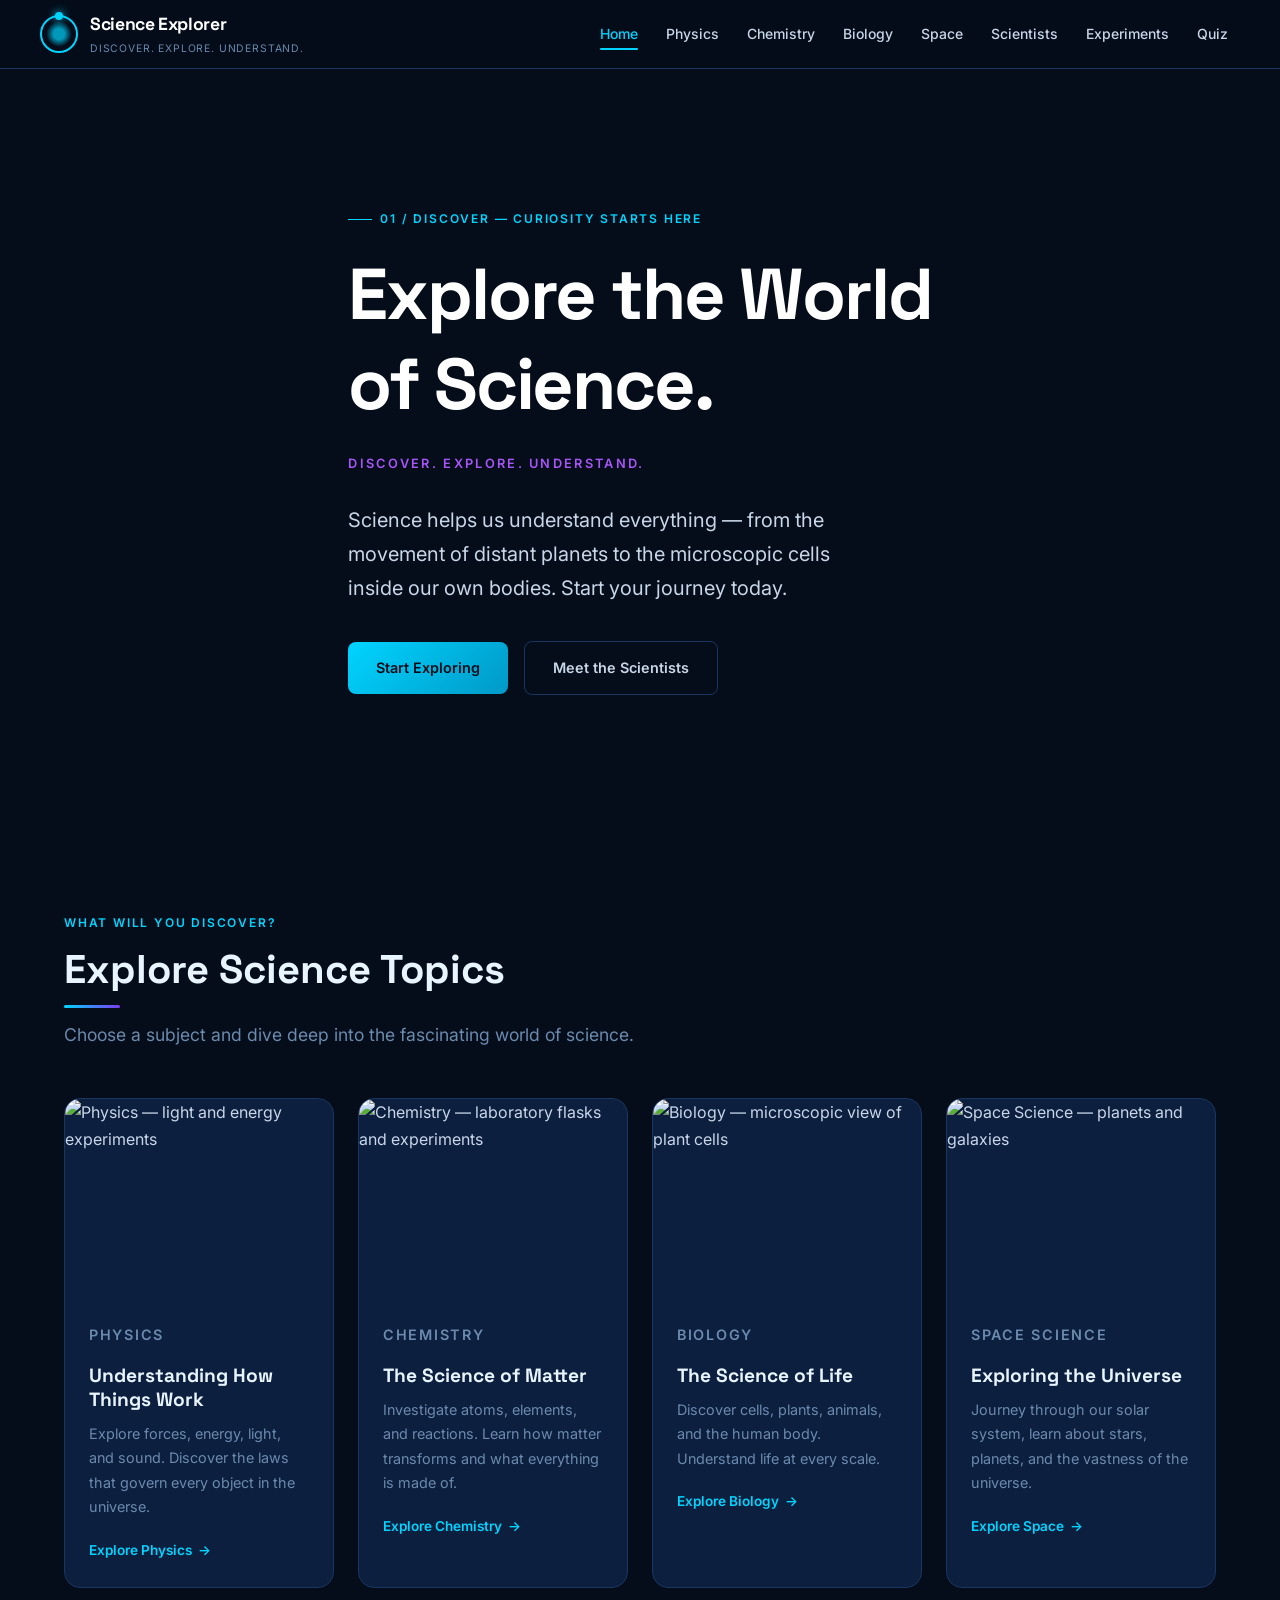
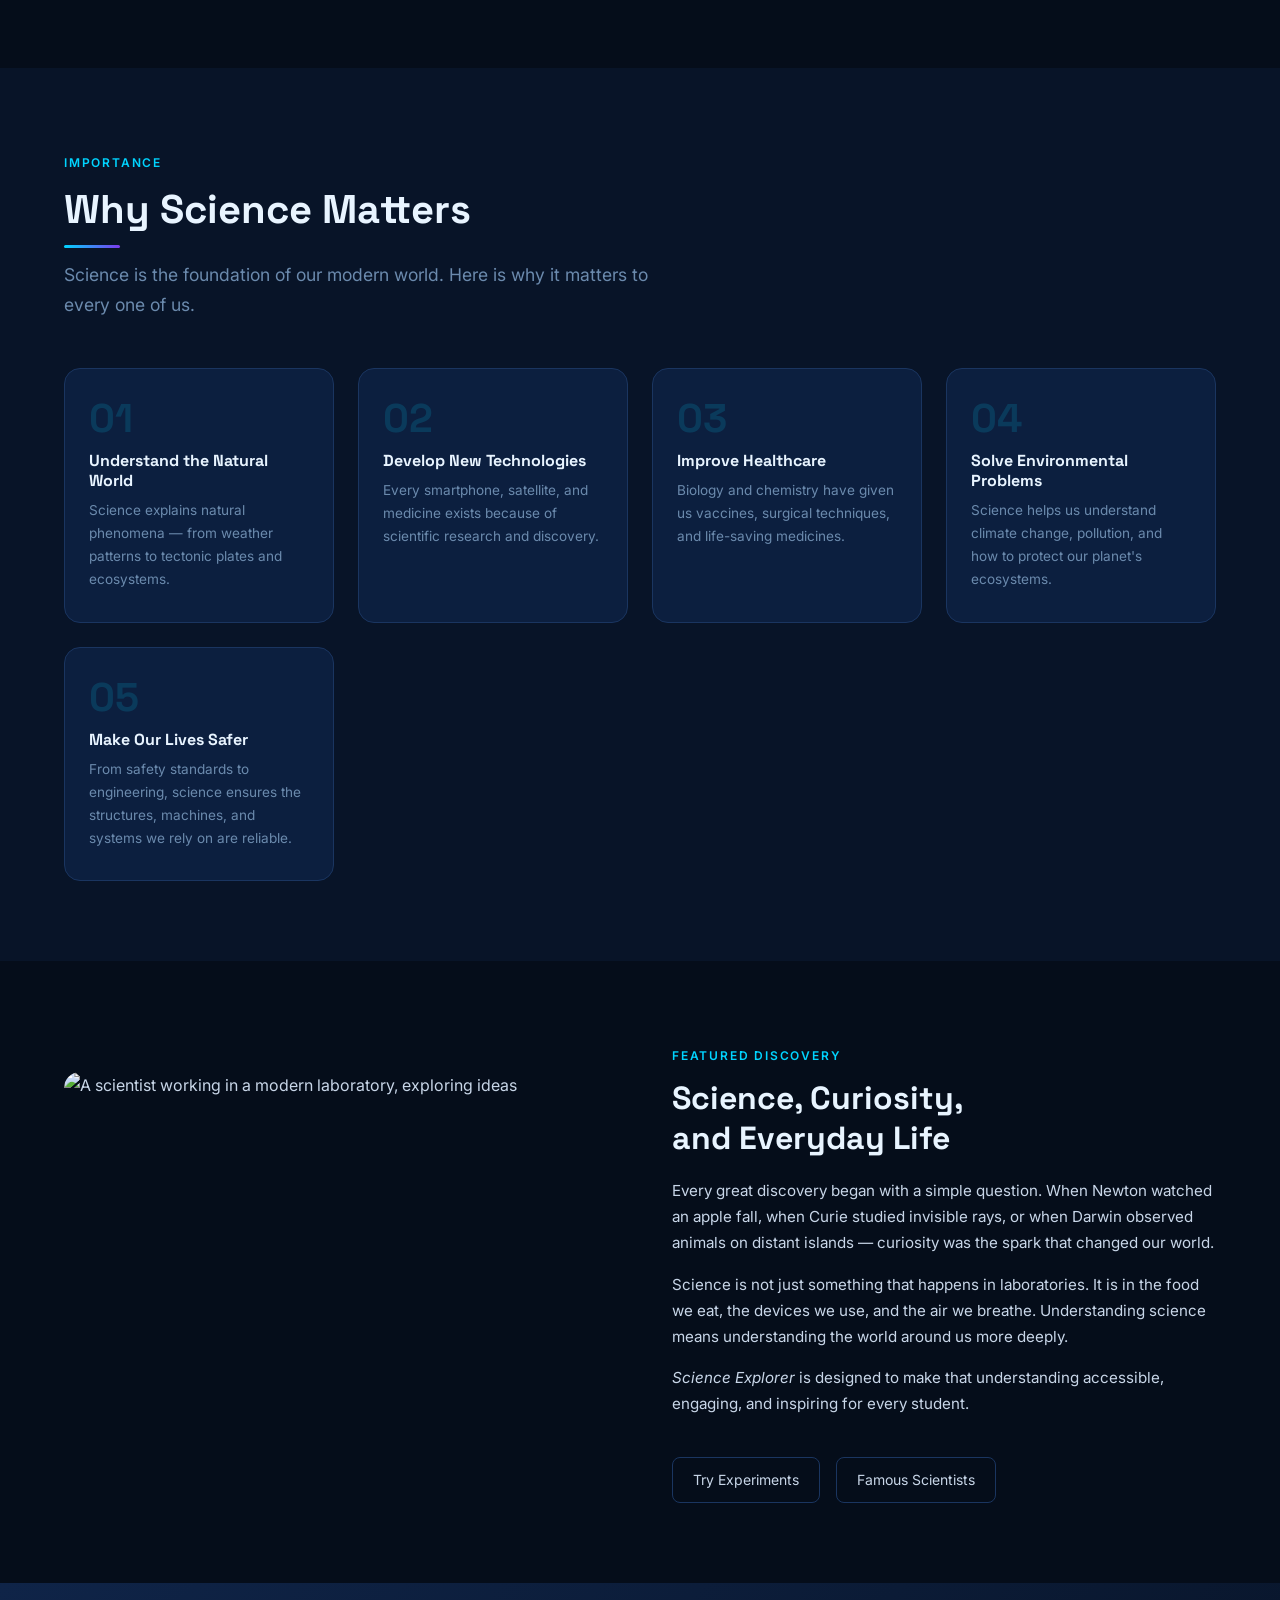
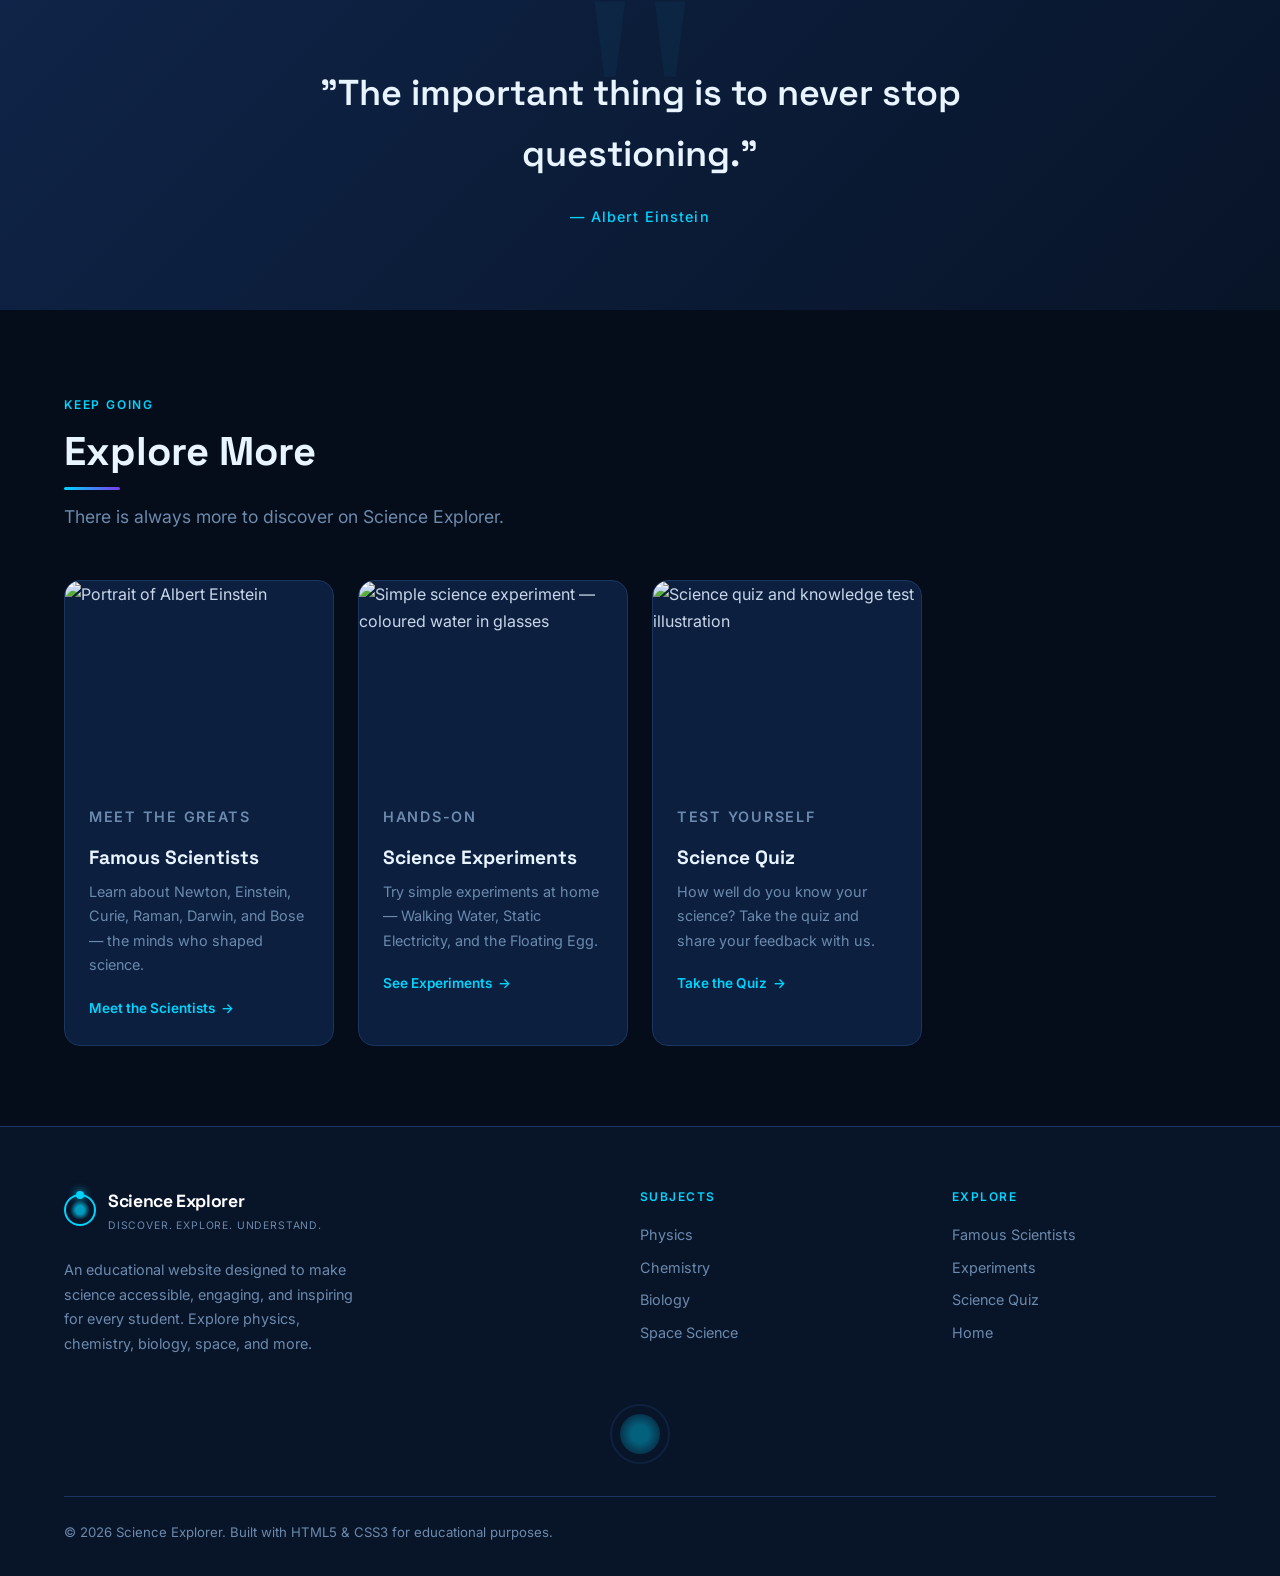
==== commit 23f358b0: "Fix HTML formatting and structure" ====
--- a/index.html
+++ b/index.html
@@ -370,7 +370,7 @@
 
             <!-- Copyright bar -->
             <div class="footer-bottom">
-                <p>&copy; 2024 Science Explorer. Built with HTML5 &amp; CSS3 for educational purposes.</p>
+                <p>&copy; 2026 Science Explorer. Built with HTML5 &amp; CSS3 for educational purposes.</p>
                 <!-- <p style="color: var(--color-text-muted);">Designed for college project demonstration.</p> -->
             </div>
         </div>
@@ -378,4 +378,4 @@
 
 </body>
 
-</html>+</html>
